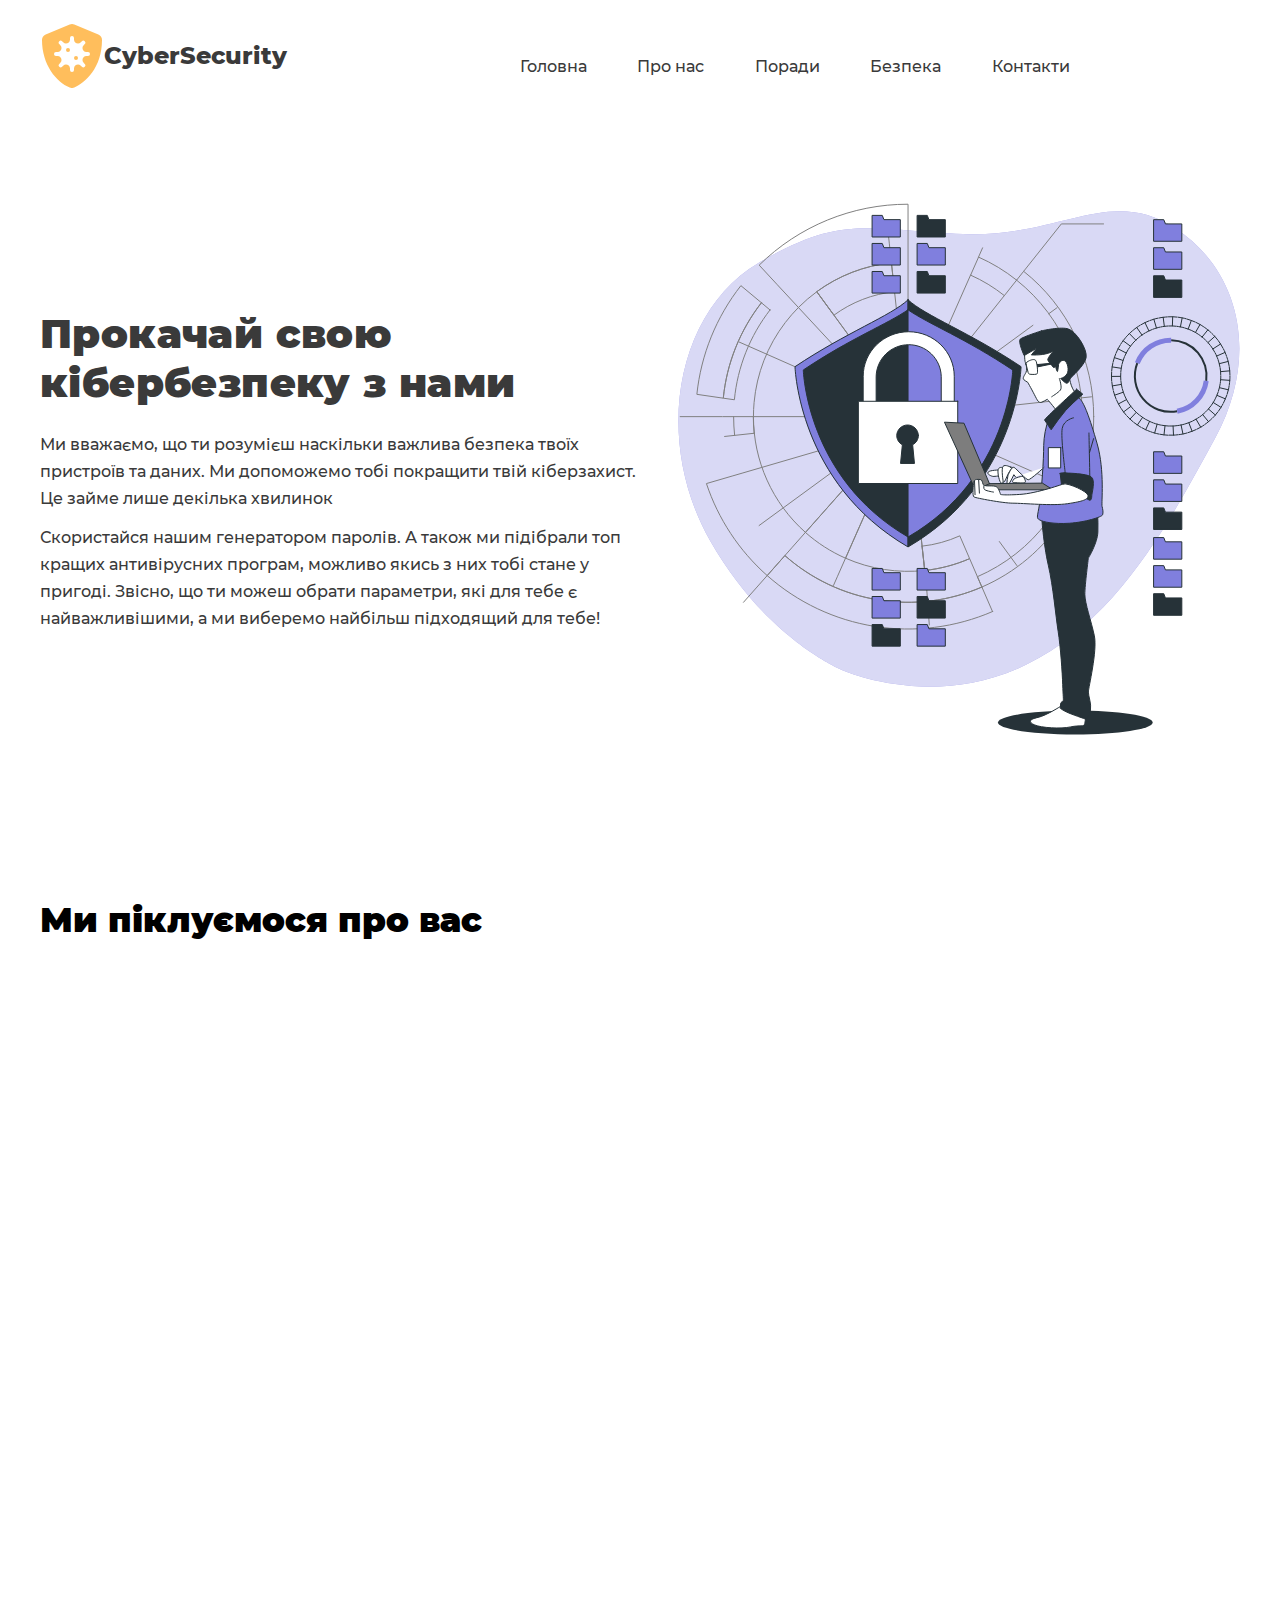
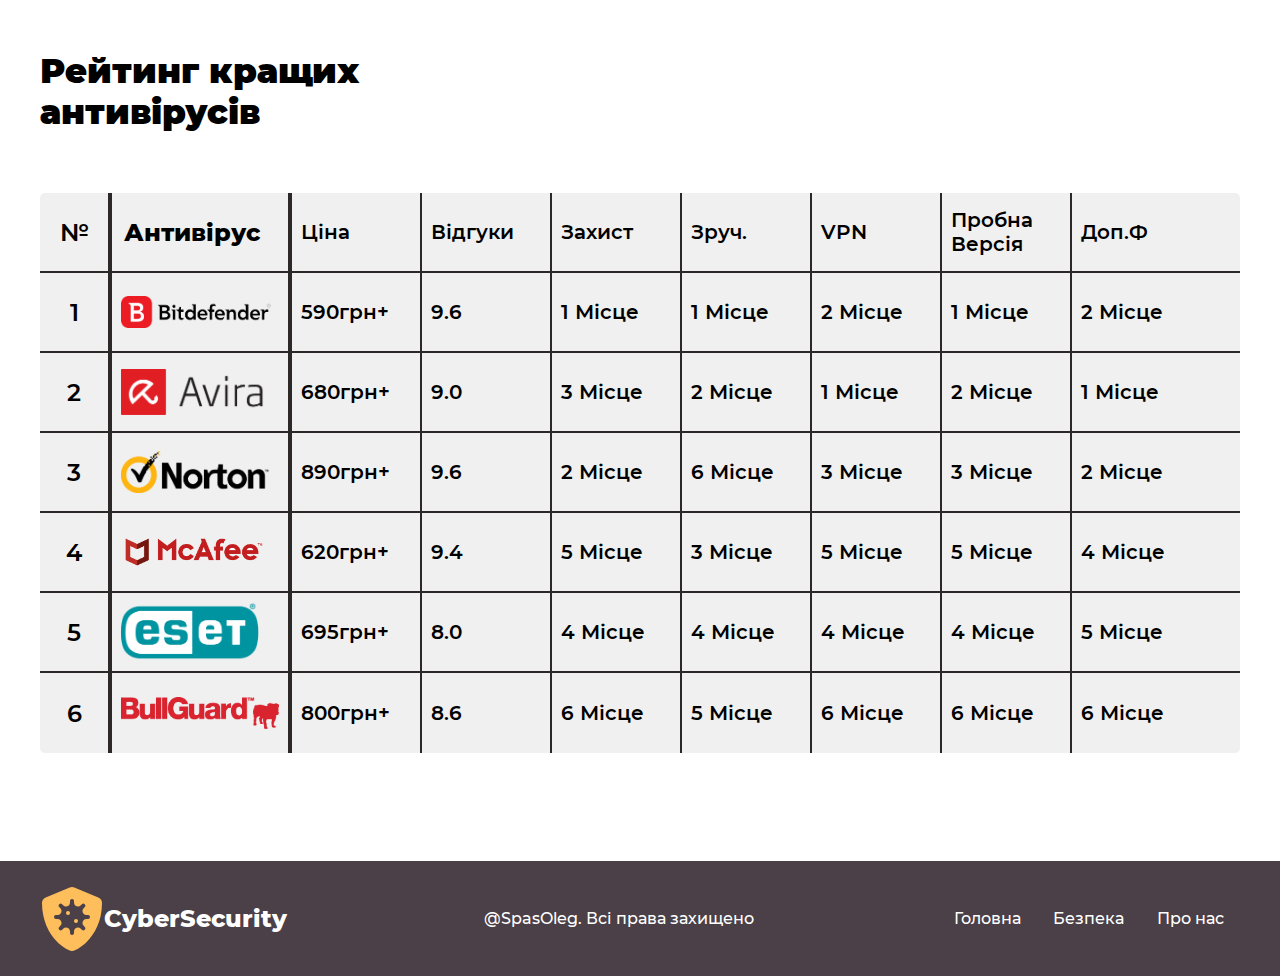
==== pages/upgradeSecurity.html @ 2ebd9d92 "Initial commit" ====
<!DOCTYPE html>
<html lang="en">
<head>
    <meta charset="UTF-8">
    <meta http-equiv="X-UA-Compatible" content="IE=edge">
    <meta name="viewport" content="width=device-width, initial-scale=1.0">
    <title>CyberSecurity</title>
    <link rel="stylesheet" href="./style/upgradeSecurity.css">
</head>
<body id='body'>
    <section id="about-upgrade">
        <div class="wrapper">
            <div class="about-upgrade__content">
                <header>
                    <div class="header__logo">
                        <svg class="lg" xmlns="http://www.w3.org/2000/svg" viewBox="0 0 512 512"><path d="M224,192a16,16,0,1,0,16,16A16,16,0,0,0,224,192ZM466.5,83.68l-192-80A57.4,57.4,0,0,0,256.05,0a57.4,57.4,0,0,0-18.46,3.67l-192,80A47.93,47.93,0,0,0,16,128C16,326.5,130.5,463.72,237.5,508.32a48.09,48.09,0,0,0,36.91,0C360.09,472.61,496,349.3,496,128A48,48,0,0,0,466.5,83.68ZM384,256H371.88c-28.51,0-42.79,34.47-22.63,54.63l8.58,8.57a16,16,0,1,1-22.63,22.63l-8.57-8.58C306.47,313.09,272,327.37,272,355.88V368a16,16,0,0,1-32,0V355.88c0-28.51-34.47-42.79-54.63-22.63l-8.57,8.58a16,16,0,0,1-22.63-22.63l8.58-8.57c20.16-20.16,5.88-54.63-22.63-54.63H128a16,16,0,0,1,0-32h12.12c28.51,0,42.79-34.47,22.63-54.63l-8.58-8.57a16,16,0,0,1,22.63-22.63l8.57,8.58c20.16,20.16,54.63,5.88,54.63-22.63V112a16,16,0,0,1,32,0v12.12c0,28.51,34.47,42.79,54.63,22.63l8.57-8.58a16,16,0,0,1,22.63,22.63l-8.58,8.57C329.09,189.53,343.37,224,371.88,224H384a16,16,0,0,1,0,32Zm-96,0a16,16,0,1,0,16,16A16,16,0,0,0,288,256Z"/></svg>
                        <h2>CyberSecurity</h2>
                    </div>
                    <div class="navigation ">
                        <nav id="overlay" class="header__nav">
                            <img src="../image/gamburger/close-buttonBlack.svg" alt="menu" class="close-button"  id="close-menu">
                            <ul id="nav-menu" class="header__nav__list">
                                <li><a href="#">Головна</a></li>
                                <li><a href="#">Про нас</a></li>
                                <li><a href="#">Поради</a></li>
                                <li><a href="#">Безпека</a></li>
                                <li><a href="#">Контакти</a></li>
                            </ul>
                        </nav>
                        <div class="navbar__toggle" id="open-menu">
                            <span class="bar"></span>
                            <span class="bar"></span>
                            <span class="bar"></span>
                        </div>
                    </div>
                </header>
                <main>
                    <div class="main__content">
                        <div class="about-upgrade__offer__block">
                            <h1 class="pageTitle _anim-items _anim-no-hide">Прокачай свою кібербезпеку з нами</h1>
                            <p class="animHeroP1 _anim-items _anim-no-hide">Ми вважаємо, що ти розумієш наскільки важлива безпека твоїх пристроїв та даних. Ми допоможемо тобі покращити твій кіберзахист. Це займе лише декілька хвилинок </p>
                            <p class='animHeroP2 _anim-items _anim-no-hide'>Скористайся нашим генератором паролів. А також ми підібрали топ кращих антивірусних програм, можливо якись з них тобі стане у пригоді. Звісно, що ти можеш обрати параметри, які для тебе є найважливішими, а ми виберемо найбільш підходящий для тебе! </p>
                        </div>
                        <div class="about-upgrade__image _anim-no-hide _anim-items ">
                            <img src="../image/upgradeSecurityHero/upgradeSecurity.svg" alt="Upgrade Your security">
                        </div>
                    </div>
                </main>
            </div>
        </div>
        <div id="active-background"></div>
    </section>
    <section id="password">
        <div class="wrapper">
            <div class="password__content">
                <div class="password__title">
                    <h2>Ми піклуємося про вас</h2>
                </div>
                <div class="password__main">
                    <div class="password__info info-left _anim-items _anim-no-hide">
                        <p>Попри сучасні технології, знання, небезпеки і т.д, люди все ще ставлять паролі “123456”, “qwerty”, “oleg123” і т.д. Існують спеціальні програми для підбору цих паролів. І перечислені вище паролі вони розгадають за лічені секунди.</p>
                        <p>Саме тому рекомендовано використовувати паролі, що складаються із цифр, символів та букв в різних регістрах, та бажано чим довший.</p>
                        <p>Інколи не потрібна навіть програма. Шахраї, знаючи жертву, її вік, стать, дату народження та іншу особисту інформацію, яку можна використовувати як потенційний пароль, можуть самостійно підібрати пароль. Зачасту користувачі самі можуть виказувати себе, виставляючи пости в соц.мережі, вказуючи свої дані на сторонніх ресурсах, або під час імітованих аферистами телефонних дзвінків\повідомлень від банку\організації</p>
                        <p>Також небезпечно використовувати одинакові паролі для різних акаунтів. Хакери, дізнавшись пароль на одному сервісі, зможуть ввійти на інший. Також рекомендуємо використовувати двохфакторну аутентифікацію. Знаючи пароль, шахраї не зможуть ввійти у ваш акаунт.</p>
                    </div>
                    <div class="password__generator info-right _anim-items _anim-no-hide">
                        <h3>Генератор пароля</h3>
                        <div class="generator__options">
                            <p>Оберіть параметри:</p>
                            <div class="option__pair">
                                <div class="option__type">
                                    <div  class="option__item">
                                        <input checked type="checkbox" class="option__input" name="liters" id="liters">
                                        <label id="liters__label" class="option__label" for="liters">Літери</label>
                                    </div>
                                    <div class="option__item">
                                        <input checked type="checkbox" class="option__input" name="numbers" id="numbers">
                                        <label id="numbers__label"  class="option__label" for="numbers">Числа</label>
                                       
                                    </div>
                                </div>
                            </div>
                            <div class="option__pair registr__pair">
                                <div class="option__length">
                                    <input class="length__input" id="passLength" type="text" placeholder="Кількість символів">
                                </div>
                                <div class="option__type option__registr">
                                    <div class="option__item registr">
                                        <input checked class="option__input" name="Uppercase" id="big" type="checkbox">
                                        <label id="big__label" class="option__label registr" for="big">ABC</label>
                                    </div>
                                    <div class="option__item registr">
                                        <input checked class="option__input" name="Uppercase" id="small" type="checkbox">
                                        <label id="small__label"class="option__label registr" for="small">abc</label>
                                    </div>
                                </div>
                            </div>
                            <div class="generator__button">
                                <button onclick="generPassword()" class="generator__btn">Генерувати</button>
                            </div>
                            <div class="option__result">
                                <p>Ваш пароль:</p>
                                <div class="password__result" id="password__result"></div>
                            </div>
                        </div>
                        <div class="generator__image">
                            <img src="../image/passwordGenerator/generatorPhone.svg" alt="">
                        </div>
                    </div>
                </div>
                
            </div>
        </div>
    </section>
    <section id="top-antiVirus">
        <div class="wrapper">
            <div class="top__content">
                <div class="top__title">
                    <h2>Рейтинг кращих антивірусів</h2>
                </div>
                <div class="top__table">
                    <div class="table__row" id="top__title">
                        <div class="table__column place">
                            <p>№</p>
                        </div>
                        <div class="table__column antiVirus__name">
                            <p>Антивірус</p>
                        </div>
                        <div class="table__column criterion"><p>Ціна</p></div>
                        <div class="table__column criterion"><p>Відгуки</p></div>
                        <div class="table__column criterion"><p>Захист</p></div>
                        <div class="table__column criterion"><p>Зруч.</p></div>
                        <div class="table__column criterion"><p>VPN</p></div>
                        <div class="table__column criterion"><p>Пробна Версія</p></div>
                        <div class="table__column criterion"><p>Доп.Ф</p></div>
                    </div>
                    <div class="table__row" id="place1">
                        <div class="table__column place">
                            <p>1</p>
                        </div>
                        <div class="table__column antiVirus__name">
                            <img src="../image/antiVirusLogos/bitdefender.png" alt="bitdefender">
                        </div>
                        <div class="table__column criterion"><p>590грн+</p></div>
                        <div class="table__column criterion"><p>9.6</p></div>
                        <div class="table__column criterion"><p>1 Місце</p></div>
                        <div class="table__column criterion"><p>1 Місце</p></div>
                        <div class="table__column criterion"><p>2 Місце</p></div>
                        <div class="table__column criterion"><p>1 Місце</p></div>
                        <div class="table__column criterion"><p>2 Місце</p></div>
                    </div>
                    <div class="table__row" id="place2">
                        <div class="table__column place">
                            <p>2</p>
                        </div>
                        <div class="table__column antiVirus__name">
                            <img src="../image/antiVirusLogos/Avira.png" alt="Avira">
                        </div>
                        <div class="table__column criterion"><p>680грн+</p></div>
                        <div class="table__column criterion"><p>9.0</p></div>
                        <div class="table__column criterion"><p>3 Місце</p></div>
                        <div class="table__column criterion"><p>2 Місце</p></div>
                        <div class="table__column criterion"><p>1 Місце</p></div>
                        <div class="table__column criterion"><p>2 Місце</p></div>
                        <div class="table__column criterion"><p>1 Місце</p></div>
                    </div>
                    <div class="table__row" id="place3">
                        <div class="table__column place">
                            <p>3</p>
                        </div>
                        <div class="table__column antiVirus__name">
                            <img src="../image/antiVirusLogos/norton.png" alt="norton">
                        </div>
                        <div class="table__column criterion"><p>890грн+</p></div>
                        <div class="table__column criterion"><p>9.6</p></div>
                        <div class="table__column criterion"><p>2 Місце</p></div>
                        <div class="table__column criterion"><p>6 Місце</p></div>
                        <div class="table__column criterion"><p>3 Місце</p></div>
                        <div class="table__column criterion"><p>3 Місце</p></div>
                        <div class="table__column criterion"><p>2 Місце</p></div>
                    </div>
                    <div class="table__row" id="place4">
                        <div class="table__column place">
                            <p>4</p>
                        </div>
                        <div class="table__column antiVirus__name">
                            <img src="../image/antiVirusLogos/mcAfee.png" alt="mcAfee">
                        </div>
                        <div class="table__column criterion"><p>620грн+</p></div>
                        <div class="table__column criterion"><p>9.4</p></div>
                        <div class="table__column criterion"><p>5 Місце</p></div>
                        <div class="table__column criterion"><p>3 Місце</p></div>
                        <div class="table__column criterion"><p>5 Місце</p></div>
                        <div class="table__column criterion"><p>5 Місце</p></div>
                        <div class="table__column criterion"><p>4 Місце</p></div>
                    </div>
                    <div class="table__row" id="place5">
                        <div class="table__column place">
                            <p>5</p>
                        </div>
                        <div class="table__column antiVirus__name">
                            <img src="../image/antiVirusLogos/eset.png" alt="eset">                           
                        </div>
                        <div class="table__column criterion"><p>695грн+</p></div>
                        <div class="table__column criterion"><p>8.0</p></div>
                        <div class="table__column criterion"><p>4 Місце</p></div>
                        <div class="table__column criterion"><p>4 Місце</p></div>
                        <div class="table__column criterion"><p>4 Місце</p></div>
                        <div class="table__column criterion"><p>4 Місце</p></div>
                        <div class="table__column criterion"><p>5 Місце</p></div>
                    </div>
                    <div class="table__row lastPlace" id="place6">
                        <div class="table__column place">
                            <p>6</p>
                        </div>
                        <div class="table__column antiVirus__name">
                            <img src="../image/antiVirusLogos/bullguard.png" alt="bullGuard">
                        </div>
                        <div class="table__column criterion"><p>800грн+</p></div>
                        <div class="table__column criterion"><p>8.6</p></div>
                        <div class="table__column criterion"><p>6 Місце</p></div>
                        <div class="table__column criterion"><p>5 Місце</p></div>
                        <div class="table__column criterion"><p>6 Місце</p></div>
                        <div class="table__column criterion"><p>6 Місце</p></div>
                        <div class="table__column criterion"><p>6 Місце</p></div>
                    </div>
                </div>
            </div>
        </div>
    </section>
    <footer>
        <div class="wrapper">
            <div class="footer__content">
                <div class="footer__logo">
                    <svg class="lg" xmlns="http://www.w3.org/2000/svg" viewBox="0 0 512 512"><path d="M224,192a16,16,0,1,0,16,16A16,16,0,0,0,224,192ZM466.5,83.68l-192-80A57.4,57.4,0,0,0,256.05,0a57.4,57.4,0,0,0-18.46,3.67l-192,80A47.93,47.93,0,0,0,16,128C16,326.5,130.5,463.72,237.5,508.32a48.09,48.09,0,0,0,36.91,0C360.09,472.61,496,349.3,496,128A48,48,0,0,0,466.5,83.68ZM384,256H371.88c-28.51,0-42.79,34.47-22.63,54.63l8.58,8.57a16,16,0,1,1-22.63,22.63l-8.57-8.58C306.47,313.09,272,327.37,272,355.88V368a16,16,0,0,1-32,0V355.88c0-28.51-34.47-42.79-54.63-22.63l-8.57,8.58a16,16,0,0,1-22.63-22.63l8.58-8.57c20.16-20.16,5.88-54.63-22.63-54.63H128a16,16,0,0,1,0-32h12.12c28.51,0,42.79-34.47,22.63-54.63l-8.58-8.57a16,16,0,0,1,22.63-22.63l8.57,8.58c20.16,20.16,54.63,5.88,54.63-22.63V112a16,16,0,0,1,32,0v12.12c0,28.51,34.47,42.79,54.63,22.63l8.57-8.58a16,16,0,0,1,22.63,22.63l-8.58,8.57C329.09,189.53,343.37,224,371.88,224H384a16,16,0,0,1,0,32Zm-96,0a16,16,0,1,0,16,16A16,16,0,0,0,288,256Z"/></svg>
                    <h2>CyberSecurity</h2>
                </div>
                <div class="footer__info">
                    <div class="copyright">
                        <p>@SpasOleg. Всі права захищено</p>
                    </div>
                    <nav class="footer__nav">
                        <ul class="footer__nav__list">
                            <li><a href="#">Головна</a></li>
                            <li><a href="#">Безпека</a></li>
                            <li><a href="#">Про нас</a></li>
                        </ul>
                    </nav>
                </div>
            </div>
        </div>
    </footer>
    <script src='../js/animScript.js'></script>
    <script src="../js/gamburgerMenu.js"></script>
    <script src="../js/passwordGenerator.js"></script>
</body>
</html>
---- pages/style/upgradeSecurity.css ----
@import url("../../fonts/fonts.css");
* {
  margin: 0;
  padding: 0;
  -webkit-box-sizing: border-box;
          box-sizing: border-box;
  list-style-type: none;
  outline: none;
  resize: none;
}

#active-background {
  display: none;
}

.wrapper {
  max-width: 1200px;
  margin: 0 auto;
  height: inherit;
}

#about-upgrade {
  height: 100vh;
}

.about-upgrade__content {
  height: 100%;
}

.about-upgrade__content header {
  display: -webkit-box;
  display: -ms-flexbox;
  display: flex;
  -webkit-box-align: center;
      -ms-flex-align: center;
          align-items: center;
  -webkit-box-pack: justify;
      -ms-flex-pack: justify;
          justify-content: space-between;
  padding-top: 2%;
}

.about-upgrade__content header .header__logo {
  display: -webkit-box;
  display: -ms-flexbox;
  display: flex;
  -webkit-box-align: center;
      -ms-flex-align: center;
          align-items: center;
  width: 25%;
  cursor: pointer;
}

.about-upgrade__content header .header__logo .lg {
  fill: #FFBE5C;
  height: 64px;
  width: 64px;
}

.about-upgrade__content header .header__logo h2 {
  font-family: 'Montserrat ExtraBold';
  font-size: 24px;
  font-style: normal;
  font-weight: 800;
  line-height: 40px;
  letter-spacing: 0em;
  text-align: left;
  color: #3a3a3a;
  -webkit-user-select: none;
     -moz-user-select: none;
      -ms-user-select: none;
          user-select: none;
}

.about-upgrade__content header .navigation {
  width: 60%;
}

.about-upgrade__content header .navigation .navbar__toggle {
  display: none;
}

.about-upgrade__content header .navigation .header__nav .close-button {
  width: 18px;
  cursor: pointer;
  opacity: 0;
}

.about-upgrade__content header .navigation .header__nav ul {
  display: -webkit-box;
  display: -ms-flexbox;
  display: flex;
}

.about-upgrade__content header .navigation .header__nav ul li {
  margin-right: 7%;
}

.about-upgrade__content header .navigation .header__nav ul li a {
  text-decoration: none;
  color: #3A3A3A;
  font-family: 'Montserrat Medium';
  font-size: 16px;
  font-style: normal;
  font-weight: 500;
  line-height: 20px;
  letter-spacing: 0em;
  text-align: left;
}

.about-upgrade__content main {
  display: -webkit-box;
  display: -ms-flexbox;
  display: flex;
  height: 85%;
}

.about-upgrade__content main .main__content {
  display: -webkit-box;
  display: -ms-flexbox;
  display: flex;
  -webkit-box-align: center;
      -ms-flex-align: center;
          align-items: center;
  -webkit-box-pack: justify;
      -ms-flex-pack: justify;
          justify-content: space-between;
}

.about-upgrade__content main .main__content .about-upgrade__offer__block {
  width: 50%;
}

.about-upgrade__content main .main__content .about-upgrade__offer__block h1 {
  font-family: 'Montserrat Black';
  font-size: 40px;
  font-style: normal;
  font-weight: 900;
  line-height: 49px;
  letter-spacing: 0.01em;
  text-align: left;
  color: #3a3a3a;
  margin-bottom: 4%;
}

.about-upgrade__content main .main__content .about-upgrade__offer__block p {
  font-family: 'Montserrat Medium';
  font-size: 16px;
  font-style: normal;
  font-weight: 500;
  line-height: 27px;
  letter-spacing: 0em;
  text-align: left;
  color: #3a3a3a;
  margin-top: 2%;
}

.about-upgrade__content main .main__content .about-upgrade__offer__block .pageTitle {
  -webkit-transform: translate(0px, 120%);
          transform: translate(0px, 120%);
  opacity: 0;
  -webkit-transition: all .8s ease .1s;
  transition: all .8s ease .1s;
}

.about-upgrade__content main .main__content .about-upgrade__offer__block .pageTitle._active {
  -webkit-transform: translate(0, 0);
          transform: translate(0, 0);
  opacity: 1;
}

.about-upgrade__content main .main__content .about-upgrade__offer__block .animHeroP1 {
  -webkit-transform: translate(0px, 120%);
          transform: translate(0px, 120%);
  opacity: 0;
  -webkit-transition: all .8s ease 0s;
  transition: all .8s ease 0s;
}

.about-upgrade__content main .main__content .about-upgrade__offer__block .animHeroP1._active {
  -webkit-transform: translate(0, 0);
          transform: translate(0, 0);
  opacity: 1;
  -webkit-transition: all .8s ease .4s;
  transition: all .8s ease .4s;
}

.about-upgrade__content main .main__content .about-upgrade__offer__block .animHeroP2 {
  -webkit-transform: translate(0px, 120%);
          transform: translate(0px, 120%);
  opacity: 0;
  -webkit-transition: all .8s ease .6s;
  transition: all .8s ease .6s;
}

.about-upgrade__content main .main__content .about-upgrade__offer__block .animHeroP2._active {
  -webkit-transform: translate(0, 0);
          transform: translate(0, 0);
  opacity: 1;
}

.about-upgrade__content main .main__content .about-upgrade__image {
  -webkit-transform: translate(0, 30%);
          transform: translate(0, 30%);
  opacity: 0;
  -webkit-transition: all .8s ease .1s;
  transition: all .8s ease .1s;
}

.about-upgrade__content main .main__content .about-upgrade__image._active {
  -webkit-transform: translate(0, 0);
          transform: translate(0, 0);
  opacity: 1;
}

.password__content {
  overflow: hidden;
}

.password__content .password__title h2 {
  font-family: 'Montserrat Black';
  font-size: 34px;
  font-style: normal;
  font-weight: 900;
  line-height: 41px;
  letter-spacing: 0em;
  text-align: left;
  margin-bottom: 4%;
}

.password__content .password__main {
  display: -webkit-box;
  display: -ms-flexbox;
  display: flex;
  -webkit-box-pack: justify;
      -ms-flex-pack: justify;
          justify-content: space-between;
}

.password__content .password__main .password__info {
  width: 50%;
  max-width: 550px;
}

.password__content .password__main .password__info p {
  font-family: 'Montserrat Medium';
  font-size: 16px;
  font-style: normal;
  font-weight: 500;
  line-height: 26px;
  letter-spacing: 0em;
  text-align: left;
  margin-top: 1%;
}

.password__content .password__main .password__generator {
  width: 50%;
  position: relative;
  z-index: 10;
}

.password__content .password__main .password__generator h3 {
  font-family: 'Montserrat ExtraBold';
  font-size: 30px;
  font-style: normal;
  font-weight: 800;
  line-height: 37px;
  letter-spacing: 0em;
  text-align: left;
  margin-bottom: 10%;
}

.password__content .password__main .password__generator .generator__options {
  width: 70%;
}

.password__content .password__main .password__generator .generator__options p {
  font-family: 'Montserrat Bold';
  font-size: 20px;
  font-style: normal;
  font-weight: 700;
  line-height: 25px;
  letter-spacing: 0em;
  text-align: left;
}

.password__content .password__main .password__generator .generator__options .option__pair {
  display: -webkit-box;
  display: -ms-flexbox;
  display: flex;
  -webkit-box-pack: justify;
      -ms-flex-pack: justify;
          justify-content: space-between;
  margin-top: 4%;
}

.password__content .password__main .password__generator .generator__options .option__pair .option__type {
  display: -webkit-box;
  display: -ms-flexbox;
  display: flex;
  -webkit-box-pack: justify;
      -ms-flex-pack: justify;
          justify-content: space-between;
  width: 90%;
}

.password__content .password__main .password__generator .generator__options .option__pair .option__type .option__item .option__label {
  font-family: 'Montserrat Medium';
  font-size: 18px;
  font-style: normal;
  font-weight: 500;
  line-height: 23px;
  letter-spacing: 0em;
  text-align: center;
  cursor: pointer;
  color: #3a3a3a;
  height: 40px;
  width: 170px;
  background-color: #f0f0f0;
  display: -webkit-box;
  display: -ms-flexbox;
  display: flex;
  -webkit-box-align: center;
      -ms-flex-align: center;
          align-items: center;
  -webkit-box-pack: center;
      -ms-flex-pack: center;
          justify-content: center;
  cursor: pointer;
  -webkit-box-shadow: 5px 4px 5px 0px #00000040;
          box-shadow: 5px 4px 5px 0px #00000040;
  border-radius: 5px;
}

.password__content .password__main .password__generator .generator__options .option__pair .option__type .option__item .registr {
  width: 70px;
  height: 40px;
}

.password__content .password__main .password__generator .generator__options .option__pair .option__type .option__item .option__input {
  position: absolute;
  left: -999999999px;
}

.password__content .password__main .password__generator .generator__options .option__pair .option__registr {
  width: 40%;
}

.password__content .password__main .password__generator .generator__options .option__pair .option__length {
  width: 60%;
}

.password__content .password__main .password__generator .generator__options .option__pair .option__length .length__input {
  -webkit-box-shadow: 5px 4px 5px 0px #00000040;
          box-shadow: 5px 4px 5px 0px #00000040;
  font-family: 'Montserrat Medium';
  font-size: 18px;
  font-style: normal;
  font-weight: 500;
  line-height: 23px;
  letter-spacing: 0em;
  text-align: left;
  background-color: #F0F0F0;
  border: 5px;
  height: 60px;
  max-width: 230px;
  padding-left: 5%;
  color: #3a3a3a;
  border-radius: 5px;
}

.password__content .password__main .password__generator .generator__options .option__pair .option__length .length__input::-webkit-input-placeholder {
  color: #3a3a3a;
}

.password__content .password__main .password__generator .generator__options .option__pair .option__length .length__input:-ms-input-placeholder {
  color: #3a3a3a;
}

.password__content .password__main .password__generator .generator__options .option__pair .option__length .length__input::-ms-input-placeholder {
  color: #3a3a3a;
}

.password__content .password__main .password__generator .generator__options .option__pair .option__length .length__input::placeholder {
  color: #3a3a3a;
}

.password__content .password__main .password__generator .generator__options .generator__button {
  margin-top: 7%;
}

.password__content .password__main .password__generator .generator__options .generator__button .generator__btn {
  background-color: #FF4F4F;
  width: 270px;
  height: 65px;
  font-family: 'Montserrat Bold';
  font-size: 18px;
  font-style: normal;
  font-weight: 700;
  line-height: 23px;
  letter-spacing: 0em;
  text-align: center;
  color: #fff;
  outline: none;
  border: 0;
  border-radius: 5px;
  -webkit-box-shadow: 3px 4px 50px 0px #FF4F4F40;
          box-shadow: 3px 4px 50px 0px #FF4F4F40;
  cursor: pointer;
}

.password__content .password__main .password__generator .generator__options .option__result {
  margin-top: 10%;
}

.password__content .password__main .password__generator .generator__options .option__result .password__result {
  font-family: 'Montserrat Medium';
  font-size: 18px;
  font-style: normal;
  font-weight: 500;
  line-height: 23px;
  letter-spacing: 0em;
  text-align: left;
  display: -webkit-box;
  display: -ms-flexbox;
  display: flex;
  -webkit-box-align: center;
      -ms-flex-align: center;
          align-items: center;
  padding-left: 3%;
  background-color: #F0F0F0;
  height: 60px;
  max-width: 360px;
  border-radius: 5px;
  -webkit-box-shadow: 5px 4px 5px 0px #00000040;
          box-shadow: 5px 4px 5px 0px #00000040;
}

.password__content .password__main .password__generator .generator__image {
  position: absolute;
  top: 0;
  right: 0;
  z-index: -1;
}

.top__content {
  margin-top: 10%;
  height: 90vh;
  min-height: 700px;
  max-height: 1000px;
}

.top__content .top__title {
  max-width: 400px;
}

.top__content .top__title h2 {
  font-family: 'Montserrat Black';
  font-size: 34px;
  font-style: normal;
  font-weight: 900;
  line-height: 41px;
  letter-spacing: 0em;
  text-align: left;
}

.top__content .top__table {
  background-color: #F0F0F0;
  border-radius: 5px;
  margin-top: 5%;
}

.top__content .top__table .table__row {
  height: 80px;
  display: -webkit-box;
  display: -ms-flexbox;
  display: flex;
  -webkit-box-align: center;
      -ms-flex-align: center;
          align-items: center;
  border-bottom: 2px solid #2c2828;
  -webkit-user-select: none;
     -moz-user-select: none;
      -ms-user-select: none;
          user-select: none;
}

.top__content .top__table .table__row .place {
  width: 70px;
  border-right: 2px solid #2c2828;
  -webkit-box-pack: center;
      -ms-flex-pack: center;
          justify-content: center;
}

.top__content .top__table .table__row .place p {
  font-family: 'Montserrat SemiBold';
  font-size: 24px;
  font-style: normal;
  font-weight: 600;
  line-height: 29px;
  letter-spacing: 0em;
  text-align: center;
}

.top__content .top__table .table__row .antiVirus__name {
  width: 190px;
  max-width: 180px;
  display: -webkit-box;
  display: -ms-flexbox;
  display: flex;
  -webkit-box-align: center;
      -ms-flex-align: center;
          align-items: center;
  border-right: 2px solid #2c2828;
  border-left: 2px solid #2c2828;
}

.top__content .top__table .table__row .antiVirus__name p {
  font-family: 'Montserrat ExtraBold';
  font-size: 24px;
  font-style: normal;
  font-weight: 800;
  line-height: 29px;
  letter-spacing: 0em;
  text-align: left;
  padding-left: 7%;
}

.top__content .top__table .table__row .antiVirus__name img {
  max-height: 75px;
  width: 90%;
  margin-left: 5%;
}

.top__content .top__table .table__row .criterion {
  width: 130px;
  border-left: 2px solid #2c2828;
}

.top__content .top__table .table__row .criterion p {
  font-family: 'Montserrat SemiBold';
  font-size: 20px;
  font-style: normal;
  font-weight: 600;
  line-height: 24px;
  letter-spacing: 0em;
  text-align: left;
  padding-left: 7%;
}

.top__content .top__table .table__row .table__column {
  height: 100%;
  display: -webkit-box;
  display: -ms-flexbox;
  display: flex;
  -webkit-box-align: center;
      -ms-flex-align: center;
          align-items: center;
}

.top__content .top__table .lastPlace {
  border: 0;
}

footer {
  padding: 2% 0;
  background-color: #4B4047;
}

footer .footer__content {
  display: -webkit-box;
  display: -ms-flexbox;
  display: flex;
  -webkit-box-pack: justify;
      -ms-flex-pack: justify;
          justify-content: space-between;
  -webkit-box-align: center;
      -ms-flex-align: center;
          align-items: center;
  width: 100%;
}

footer .footer__content .footer__logo {
  display: -webkit-box;
  display: -ms-flexbox;
  display: flex;
  -webkit-box-align: center;
      -ms-flex-align: center;
          align-items: center;
  width: 25%;
}

footer .footer__content .footer__logo .lg {
  fill: #FFBE5C;
  height: 64px;
  width: 64px;
}

footer .footer__content .footer__logo h2 {
  font-family: 'Montserrat ExtraBold';
  font-size: 24px;
  font-style: normal;
  font-weight: 800;
  line-height: 40px;
  letter-spacing: 0em;
  text-align: left;
  color: #fff;
  -webkit-user-select: none;
     -moz-user-select: none;
      -ms-user-select: none;
          user-select: none;
}

footer .footer__content .footer__info {
  display: -webkit-box;
  display: -ms-flexbox;
  display: flex;
  -webkit-box-pack: justify;
      -ms-flex-pack: justify;
          justify-content: space-between;
  width: 63%;
}

footer .footer__content .footer__info .copyright p {
  font-family: 'Montserrat Medium';
  font-size: 16px;
  font-style: normal;
  font-weight: 500;
  line-height: 20px;
  letter-spacing: 0em;
  text-align: left;
  color: #fff;
}

footer .footer__content .footer__info .footer__nav {
  width: 40%;
}

footer .footer__content .footer__info .footer__nav ul {
  -ms-flex-pack: distribute;
      justify-content: space-around;
  display: -webkit-box;
  display: -ms-flexbox;
  display: flex;
}

footer .footer__content .footer__info .footer__nav ul li a {
  text-decoration: none;
  color: #fff;
  font-family: 'Montserrat Medium';
  font-size: 16px;
  font-style: normal;
  font-weight: 500;
  line-height: 20px;
  letter-spacing: 0em;
  text-align: left;
}

@media screen and (max-width: 1200px) {
  .wrapper {
    max-width: 1140px;
  }
  .top__content .top__table .table__row .criterion {
    max-width: 120px;
  }
  footer .footer__content {
    -webkit-box-pack: justify;
        -ms-flex-pack: justify;
            justify-content: space-between;
    -webkit-box-align: center;
        -ms-flex-align: center;
            align-items: center;
    width: 100%;
  }
  footer .footer__content .footer__nav {
    width: 370px;
    margin-top: 1%;
    margin-bottom: 1%;
  }
  footer .footer__content .footer__nav ul li {
    margin: 0;
  }
  footer .footer__content .footer__nav ul {
    -ms-flex-pack: distribute;
        justify-content: space-around;
  }
  footer .footer__content .footer__info .footer__nav ul li a,
  footer .footer__content .footer__info .copyright p {
    font-size: 20px;
    margin-top: 2%;
    text-align: left;
  }
  footer .footer__content .footer__info .footer__nav {
    width: 80%;
  }
  footer .footer__content .footer__info .footer__nav ul {
    -webkit-box-pack: justify;
        -ms-flex-pack: justify;
            justify-content: space-between;
  }
  footer .footer__content .footer__info {
    -webkit-box-orient: vertical;
    -webkit-box-direction: reverse;
        -ms-flex-direction: column-reverse;
            flex-direction: column-reverse;
    width: 40%;
  }
  footer .footer__content .footer__logo {
    margin-top: 2%;
  }
  footer .footer__content .footer__logo {
    display: -webkit-box;
    display: -ms-flexbox;
    display: flex;
    -webkit-box-pack: end;
        -ms-flex-pack: end;
            justify-content: flex-end;
    width: 30%;
  }
}

@media screen and (max-width: 1199px) {
  .wrapper {
    max-width: 1040px;
  }
  .navbar__toggle .bar {
    width: 35px;
    height: 3px;
    margin: 5px auto;
    background-color: #000;
    -webkit-transition: all .3 ease;
    transition: all .3 ease;
    display: block;
    cursor: pointer;
  }
  .about-upgrade__content header .navigation .navbar__toggle {
    display: -webkit-box;
    display: -ms-flexbox;
    display: flex;
    -webkit-box-orient: vertical;
    -webkit-box-direction: normal;
        -ms-flex-direction: column;
            flex-direction: column;
    position: absolute;
    right: 7%;
    top: 2%;
    z-index: 10;
    -webkit-transform: translate(5%, 20%);
            transform: translate(5%, 20%);
    z-index: 9;
  }
  header .navigation .header__nav .close-button {
    position: absolute;
    right: 10%;
  }
  .header__nav {
    display: none;
  }
  .active {
    overflow: hidden;
  }
  .active_bgc {
    outline: none;
    cursor: auto;
    position: fixed;
    background-color: rgba(88, 88, 88, 0.404);
    height: 100%;
    width: 100%;
    left: 0;
    top: 0;
    z-index: 8;
  }
  header .navigation .show-menu {
    top: 0;
    right: 0;
    position: fixed;
    overflow-x: hidden;
    overflow-y: scroll;
    background: #383c43;
    padding: 2em;
    width: 320px;
    height: 100%;
    display: block;
    -webkit-transform: scaleX(0);
    transform: scaleX(0);
    -webkit-transform-origin: right;
    transform-origin: right;
    z-index: 11;
  }
  header .navigation .show-menu ul {
    list-style-type: none;
    margin: 20% auto 0 0%;
    padding: 0;
    display: -webkit-box;
    display: -ms-flexbox;
    display: flex;
    -webkit-box-orient: vertical;
    -webkit-box-direction: normal;
        -ms-flex-direction: column;
            flex-direction: column;
    -webkit-box-align: start;
        -ms-flex-align: start;
            align-items: flex-start;
    width: 80%;
  }
  header .navigation .show-menu ul li {
    margin-bottom: 10%;
    opacity: 0;
  }
  header .navigation .show-menu ul li a {
    font-size: 20px;
    line-height: 30px;
    color: #fff;
  }
  .about-upgrade__content header .navigation .header__nav ul li a {
    font-size: 20px;
    line-height: 30px;
    color: #fff;
  }
  .header__nav {
    display: none;
  }
  #open-menu.is-active .bar:nth-child(2) {
    opacity: 0;
  }
  #open-menu.is-active .bar:nth-child(1) {
    -webkit-transform: translateY(8px) rotate(45deg);
            transform: translateY(8px) rotate(45deg);
  }
  #open-menu.is-active .bar:nth-child(3) {
    -webkit-transform: translateY(-8px) rotate(-45deg);
            transform: translateY(-8px) rotate(-45deg);
  }
  header {
    -ms-flex-pack: distribute;
        justify-content: space-around;
  }
  .about-upgrade__content main .main__content .about-upgrade__offer__block h1 {
    font-size: 36px;
    line-height: 45px;
  }
  .about-upgrade__image img {
    width: 500px;
  }
  .password__content .password__main .password__generator .generator__image img {
    width: 450px;
    height: auto;
  }
  .password__content .password__main .password__generator .generator__options {
    width: 100%;
  }
  .password__content .password__main .password__generator {
    width: 45%;
  }
  .top__table {
    -webkit-transform: scale(0.9, 0.9);
            transform: scale(0.9, 0.9);
    width: 900px;
  }
}

@media screen and (max-width: 991px) {
  .wrapper {
    max-width: 940px;
  }
  .about-upgrade__content header .header__logo {
    width: 250px;
  }
  .about-upgrade__content main .main__content {
    -webkit-box-orient: vertical;
    -webkit-box-direction: normal;
        -ms-flex-direction: column;
            flex-direction: column;
    -webkit-box-pack: center;
        -ms-flex-pack: center;
            justify-content: center;
    -webkit-box-align: center;
        -ms-flex-align: center;
            align-items: center;
  }
  .about-upgrade__content main .main__content .about-upgrade__offer__block {
    width: 80%;
    margin-bottom: 10%;
  }
  .about-upgrade__content main .main__content .about-upgrade__offer__block h1,
  .about-upgrade__content main .main__content .about-upgrade__offer__block p {
    text-align: center;
  }
  .password__content .password__title h2 {
    margin-left: 5%;
  }
  .password__content .password__main {
    -webkit-box-orient: vertical;
    -webkit-box-direction: normal;
        -ms-flex-direction: column;
            flex-direction: column;
    -webkit-box-align: center;
        -ms-flex-align: center;
            align-items: center;
  }
  .password__content .password__main .password__info {
    width: 80%;
    max-width: 700px;
  }
  .password__content .password__main .password__generator h3 {
    text-align: center;
    margin-bottom: 5%;
  }
  .password__content .password__main .password__generator {
    margin-top: 5%;
  }
  .password__content .password__main .password__generator {
    width: 55%;
  }
  .password__content .password__main .password__generator .generator__image img {
    width: 500px;
  }
  .password__content .password__main .password__generator .generator__options .option__result {
    margin-top: 7%;
  }
  .password__content .password__main .password__generator .generator__options {
    max-width: 430px;
  }
  .top__content {
    margin-top: 10%;
    display: -webkit-box;
    display: -ms-flexbox;
    display: flex;
    -webkit-box-orient: vertical;
    -webkit-box-direction: normal;
        -ms-flex-direction: column;
            flex-direction: column;
    -webkit-box-align: center;
        -ms-flex-align: center;
            align-items: center;
    -webkit-box-pack: end;
        -ms-flex-pack: end;
            justify-content: flex-end;
    min-height: 700px;
    height: 100%;
  }
  .top__content .top__title {
    max-width: 80%;
  }
  .top__content .top__table {
    margin-top: 0;
    height: 560px;
  }
  .top__table {
    -webkit-transform: scale(0.7, 0.7);
            transform: scale(0.7, 0.7);
    width: 900px;
  }
  footer .footer__content {
    -ms-flex-pack: distribute;
        justify-content: space-around;
  }
  footer .footer__content .footer__info {
    width: 50%;
  }
}

@media screen and (max-width: 767px) {
  header .navigation .show-menu {
    width: 230px;
  }
  .password__content .password__main .password__generator .generator__image img {
    width: 400px;
  }
  .password__content .password__main .password__generator .generator__options .option__pair .option__type .option__item .option__label {
    width: 130px;
  }
  .password__content .password__main .password__generator .generator__options .option__pair .option__type .option__item .registr {
    width: 70px;
  }
  .password__content .password__main .password__generator .generator__options .option__pair .option__length {
    width: 230px;
  }
  .registr__pair {
    width: 410px;
  }
  .top__content {
    margin-top: 10%;
    min-height: 700px;
    height: 1450px;
    max-height: 1450px;
    -webkit-box-pack: space-evenly;
        -ms-flex-pack: space-evenly;
            justify-content: space-evenly;
  }
  .top__content .top__title {
    max-width: 80%;
  }
  .top__content .top__table {
    margin-top: 0;
    height: 560px;
  }
  .top__table {
    -webkit-transform: rotate(90deg);
            transform: rotate(90deg);
  }
  footer .footer__content {
    -webkit-box-orient: vertical;
    -webkit-box-direction: reverse;
        -ms-flex-direction: column-reverse;
            flex-direction: column-reverse;
  }
  footer .footer__content .footer__logo,
  footer .footer__content .footer__info {
    width: 100%;
    -webkit-box-pack: center;
        -ms-flex-pack: center;
            justify-content: center;
  }
  footer .footer__content .footer__info .footer__nav {
    width: 100%;
    margin-top: 3%;
  }
  footer .footer__content .footer__info .footer__nav ul {
    -webkit-box-pack: space-evenly;
        -ms-flex-pack: space-evenly;
            justify-content: space-evenly;
  }
  footer .footer__content .footer__info .copyright p {
    text-align: center;
  }
}

@media screen and (max-width: 575px) {
  .about-upgrade__image img {
    width: 350px;
  }
  .password__content .password__main .password__generator {
    width: 80%;
  }
  .password__content .password__main .password__generator .generator__options .option__pair {
    -webkit-box-orient: vertical;
    -webkit-box-direction: reverse;
        -ms-flex-direction: column-reverse;
            flex-direction: column-reverse;
  }
  .password__content .password__main .password__generator .generator__options {
    max-width: 100%;
  }
  .password__content .password__main .password__generator .generator__options .option__pair .option__length {
    margin-top: 2%;
  }
  .password__content .password__main .password__generator .generator__options .option__pair {
    width: 100%;
  }
  .top__content {
    margin-top: 10%;
    min-height: 200px;
    height: 400px;
    max-height: 400px;
    -webkit-box-pack: justify;
        -ms-flex-pack: justify;
            justify-content: space-between;
    position: relative;
  }
  .top__content .top__title {
    width: 100%;
  }
  .top__content .top__table {
    margin-top: 0;
    height: 560px;
    position: absolute;
  }
  .top__table {
    -webkit-transform: scale(0.4, 0.4);
            transform: scale(0.4, 0.4);
  }
}

@media screen and (max-width: 375px) {
  .about-upgrade__image img {
    width: 290px;
  }
  .password__content .password__main .password__generator .generator__options .option__result .password__result {
    max-width: 290px;
  }
  .top__content {
    margin-top: 10%;
    min-height: 200px;
    height: 400px;
    max-height: 400px;
    -webkit-box-pack: justify;
        -ms-flex-pack: justify;
            justify-content: space-between;
    position: relative;
  }
  .top__content .top__title {
    width: 100%;
  }
  .top__content .top__table {
    margin-top: 0;
    height: 560px;
    position: absolute;
  }
  .top__table {
    -webkit-transform: scale(0.3, 0.3);
            transform: scale(0.3, 0.3);
  }
}

#liters:checked + #liters__label,
#numbers:checked + #numbers__label,
#big:checked + #big__label,
#small:checked + #small__label {
  background-color: #807FDE;
  color: #fff;
}

@-webkit-keyframes socials_move {
  0%, to {
    -webkit-transform: translateY(0);
            transform: translateY(0);
  }
  50% {
    -webkit-transform: translateY(13%);
            transform: translateY(13%);
  }
}

@keyframes socials_move {
  0%, to {
    -webkit-transform: translateY(0);
            transform: translateY(0);
  }
  50% {
    -webkit-transform: translateY(13%);
            transform: translateY(13%);
  }
}

.show-menu {
  display: block;
  -webkit-animation: slide-menu .3s ease-in forwards;
  animation: slide-menu .3s ease-in forwards;
}

.show-menu .close-button {
  -webkit-animation: show-x 1s .3s forwards;
  animation: show-x 1s .3s forwards;
}

.show-menu li:nth-of-type(1) {
  -webkit-animation: menu-item-anim .6s forwards .2s ease-in-out;
  animation: menu-item-anim .6s forwards .2s ease-in-out;
}

.show-menu li:nth-of-type(2) {
  -webkit-animation: menu-item-anim .6s forwards .3s ease-in-out;
  animation: menu-item-anim .6s forwards .3s ease-in-out;
}

.show-menu li:nth-of-type(3) {
  -webkit-animation: menu-item-anim .6s forwards .4s ease-in-out;
  animation: menu-item-anim .6s forwards .4s ease-in-out;
}

.show-menu li:nth-of-type(4) {
  -webkit-animation: menu-item-anim .6s forwards .5s ease-in-out;
  animation: menu-item-anim .6s forwards .5s ease-in-out;
}

@-webkit-keyframes slide-menu {
  from {
    -webkit-transform: scaleX(0);
    transform: scaleX(0);
  }
  to {
    -webkit-transform: scaleX(1);
    transform: scaleX(1);
  }
}

@keyframes slide-menu {
  from {
    -webkit-transform: scaleX(0);
    transform: scaleX(0);
  }
  to {
    -webkit-transform: scaleX(1);
    transform: scaleX(1);
  }
}

@-webkit-keyframes show-x {
  from {
    opacity: 0;
  }
  to {
    opacity: 1;
  }
}

@keyframes show-x {
  from {
    opacity: 0;
  }
  to {
    opacity: 1;
  }
}

@-webkit-keyframes menu-item-anim {
  from {
    -webkit-transform: translateY(70%);
    transform: translateY(70%);
    opacity: 0;
  }
  to {
    -webkit-transform: translateY(0);
    transform: translateY(0);
    opacity: 1;
  }
}

@keyframes menu-item-anim {
  from {
    -webkit-transform: translateY(70%);
    transform: translateY(70%);
    opacity: 0;
  }
  to {
    -webkit-transform: translateY(0);
    transform: translateY(0);
    opacity: 1;
  }
}

.info-left {
  -webkit-transform: translate(-120%, 0%);
          transform: translate(-120%, 0%);
  opacity: 0;
  -webkit-transition: all .8s ease .1s;
  transition: all .8s ease .1s;
}

.info-left._active {
  -webkit-transform: translate(0, 0);
          transform: translate(0, 0);
  opacity: 1;
}

.info-right {
  -webkit-transform: translate(120%, 0%);
          transform: translate(120%, 0%);
  opacity: 0;
  -webkit-transition: all .8s ease .1s;
  transition: all .8s ease .1s;
}

.info-right._active {
  -webkit-transform: translate(0, 0);
          transform: translate(0, 0);
  opacity: 1;
}
/*# sourceMappingURL=upgradeSecurity.css.map */
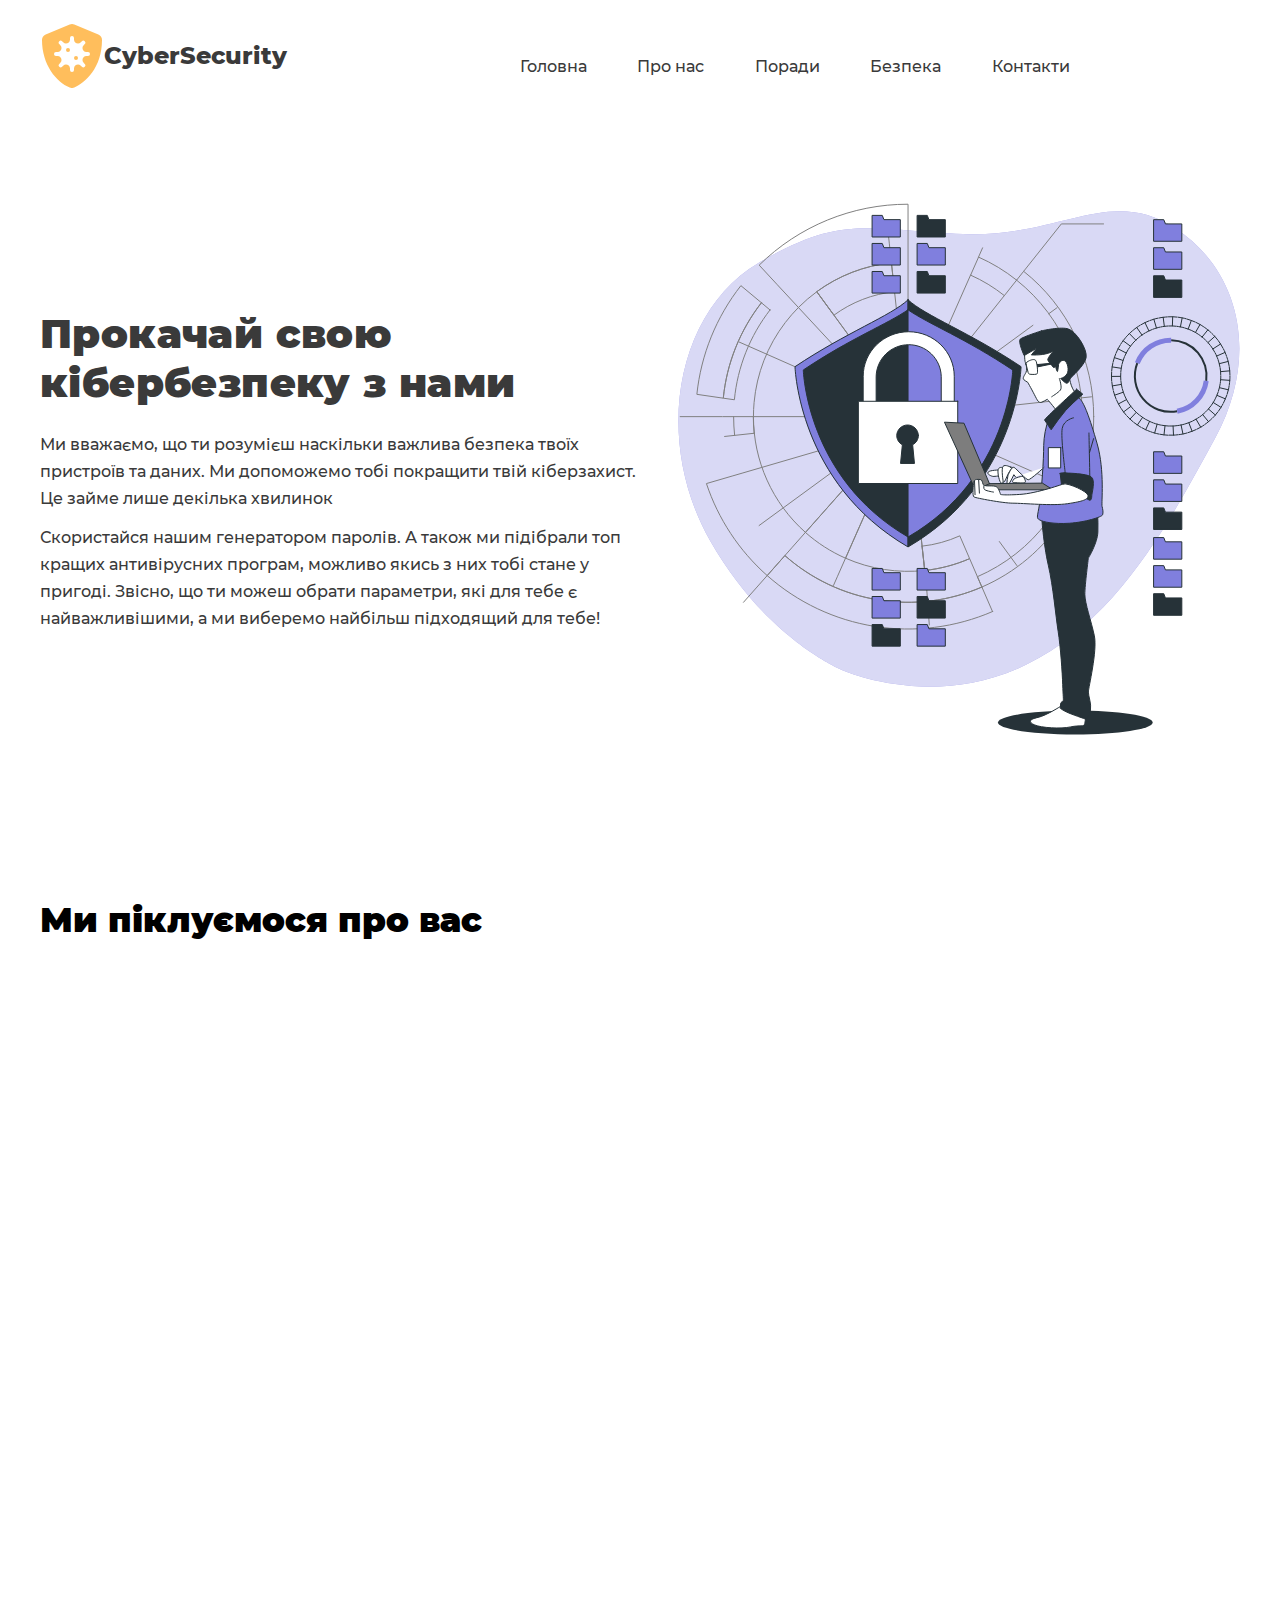
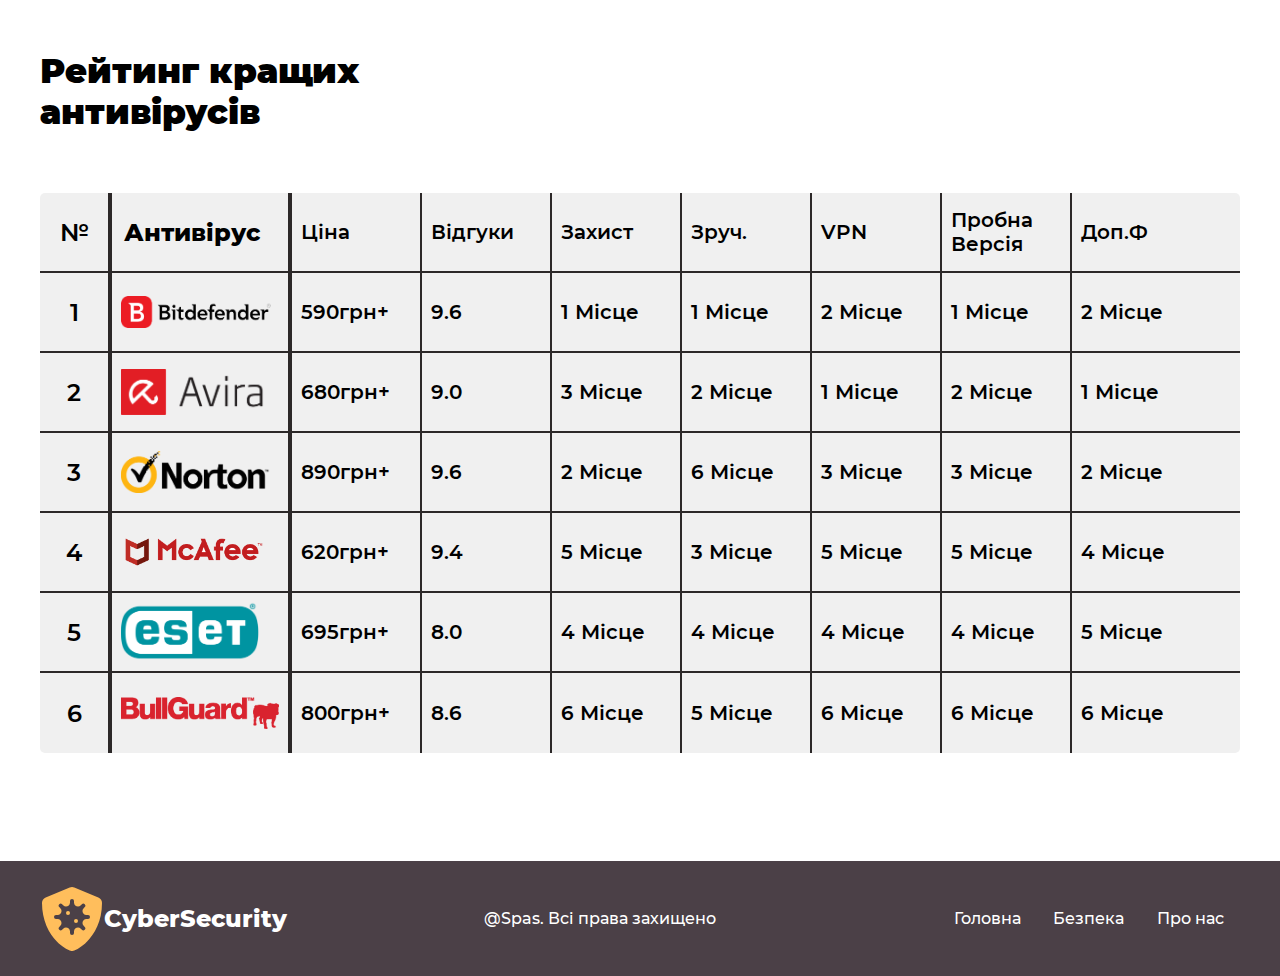
==== commit 390ac7d6: "add ReadMe.md" ====
--- a/pages/upgradeSecurity.html
+++ b/pages/upgradeSecurity.html
@@ -20,11 +20,11 @@
                         <nav id="overlay" class="header__nav">
                             <img src="../image/gamburger/close-buttonBlack.svg" alt="menu" class="close-button"  id="close-menu">
                             <ul id="nav-menu" class="header__nav__list">
-                                <li><a href="#">Головна</a></li>
-                                <li><a href="#">Про нас</a></li>
-                                <li><a href="#">Поради</a></li>
-                                <li><a href="#">Безпека</a></li>
-                                <li><a href="#">Контакти</a></li>
+                                <li><a href="../index.html">Головна</a></li>
+                                <li><a href="../index.html">Про нас</a></li>
+                                <li><a href="../index.html">Поради</a></li>
+                                <li><a href="./upgradeSecurity.html">Безпека</a></li>
+                                <li><a href="../index.html">Контакти</a></li>
                             </ul>
                         </nav>
                         <div class="navbar__toggle" id="open-menu">
@@ -237,13 +237,13 @@
                 </div>
                 <div class="footer__info">
                     <div class="copyright">
-                        <p>@SpasOleg. Всі права захищено</p>
+                        <p>@Spas. Всі права захищено</p>
                     </div>
                     <nav class="footer__nav">
                         <ul class="footer__nav__list">
-                            <li><a href="#">Головна</a></li>
-                            <li><a href="#">Безпека</a></li>
-                            <li><a href="#">Про нас</a></li>
+                            <li><a href="../index.html">Головна</a></li>
+                            <li><a href="./upgradeSecurity.html">Безпека</a></li>
+                            <li><a href="../index.html">Про нас</a></li>
                         </ul>
                     </nav>
                 </div>
--- a/pages/style/upgradeSecurity.css
+++ b/pages/style/upgradeSecurity.css
@@ -886,6 +886,10 @@
   .about-upgrade__content main .main__content .about-upgrade__offer__block h1,
   .about-upgrade__content main .main__content .about-upgrade__offer__block p {
     text-align: center;
+  }
+  #about-upgrade {
+    height: 100%;
+    margin-bottom: 5%;
   }
   .password__content .password__title h2 {
     margin-left: 5%;
@@ -1071,6 +1075,14 @@
     -webkit-transform: scale(0.4, 0.4);
             transform: scale(0.4, 0.4);
   }
+  footer .footer__content .footer__info .copyright p,
+  footer .footer__content .footer__info .copyright p {
+    font-size: 16px;
+  }
+  footer .footer__content .footer__logo .lg {
+    height: 54px;
+    width: 54px;
+  }
 }
 
 @media screen and (max-width: 375px) {
@@ -1102,6 +1114,10 @@
     -webkit-transform: scale(0.3, 0.3);
             transform: scale(0.3, 0.3);
   }
+  footer .footer__content .footer__info .footer__nav ul li a,
+  footer .footer__content .footer__info .copyright p {
+    font-size: 16px;
+  }
 }
 
 #liters:checked + #liters__label,
